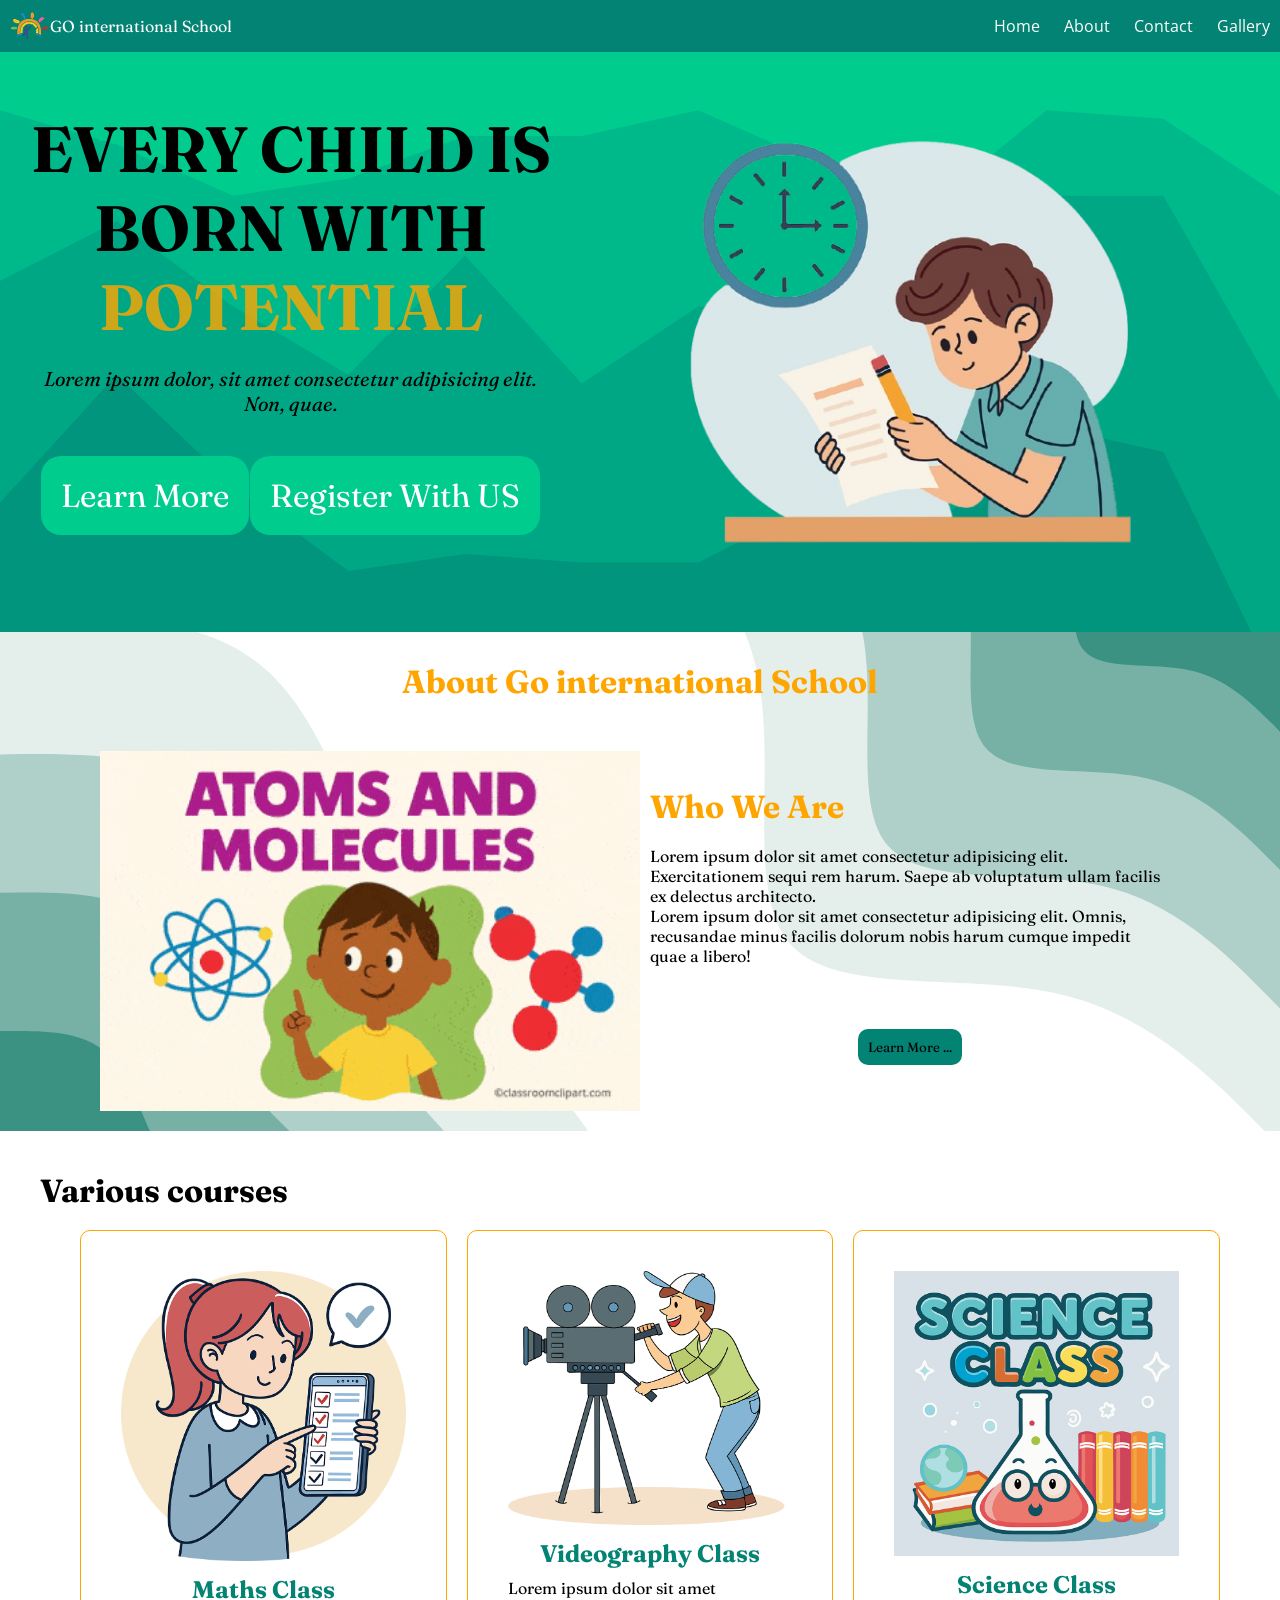
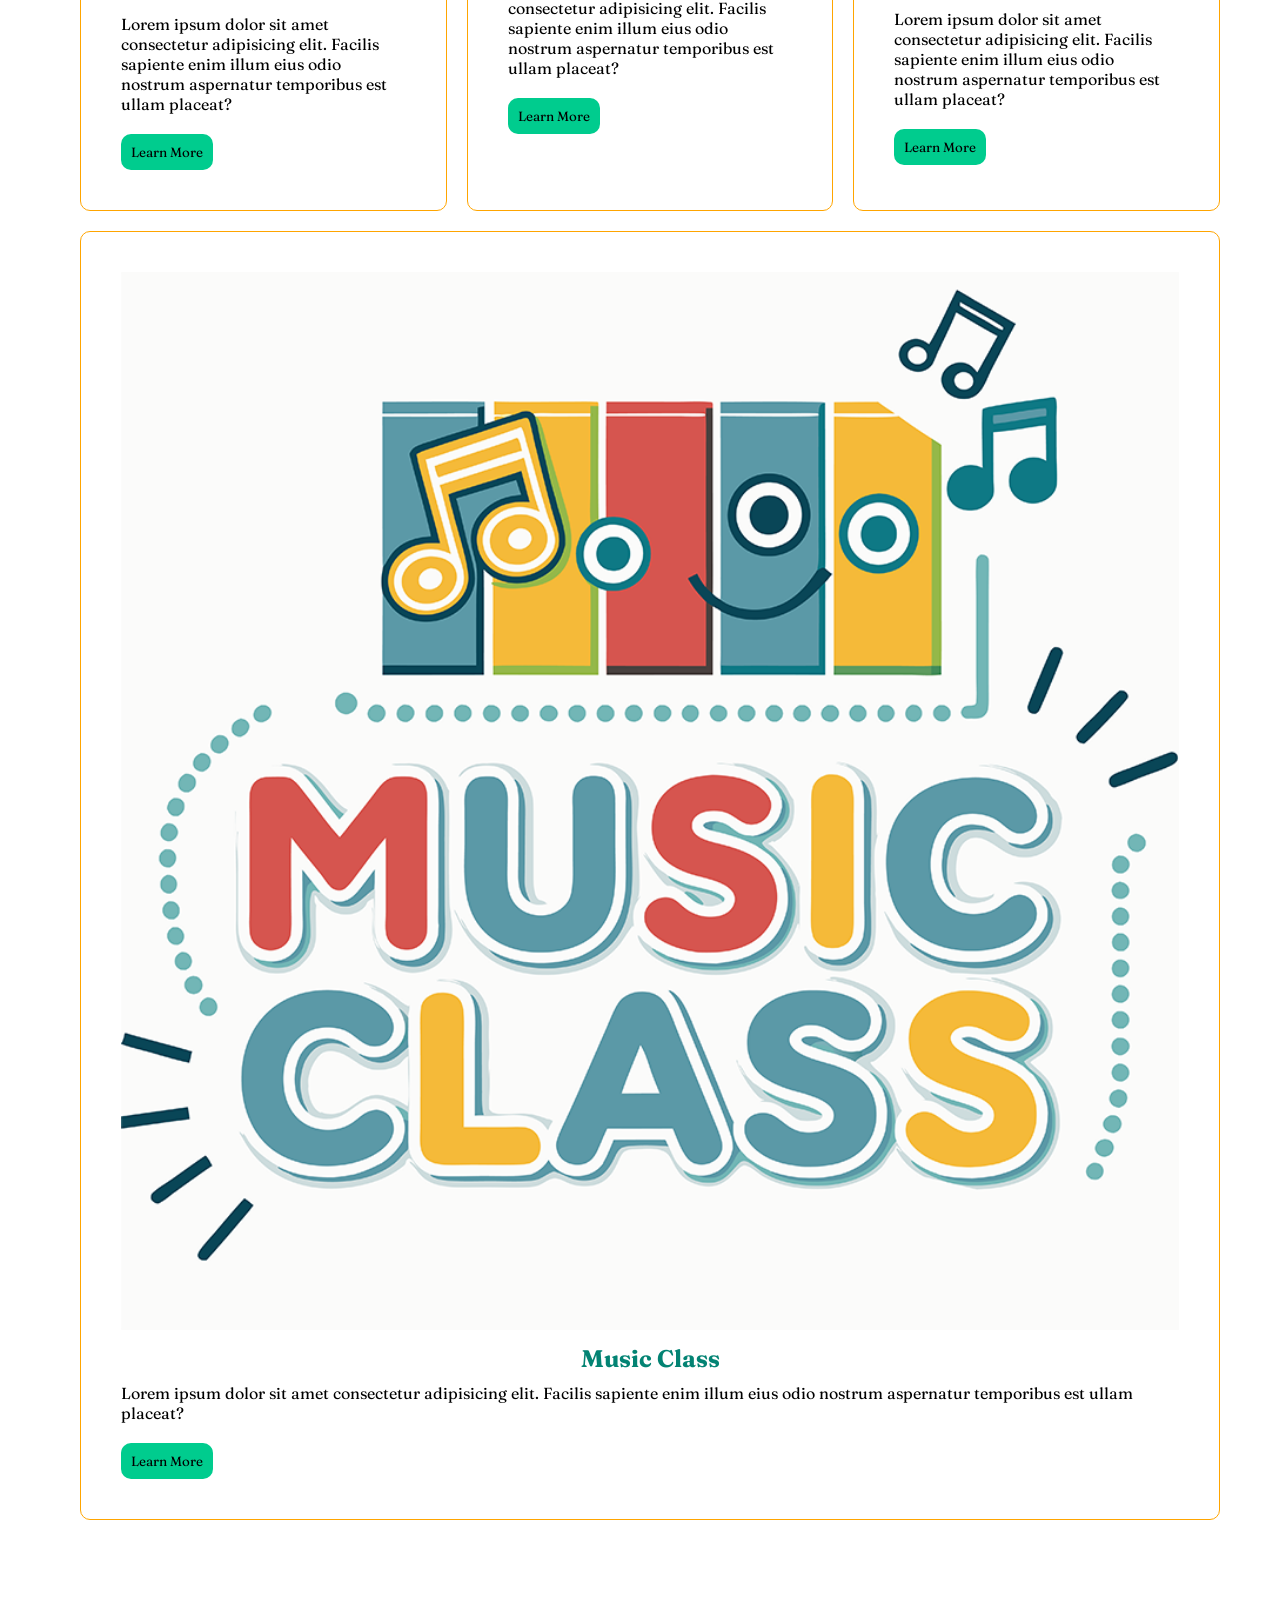
==== index.html @ 19c60c2e "Initial commit" ====
<!DOCTYPE html>
<html lang="en">
<head>
    <meta charset="UTF-8">
    <meta name="viewport" content="width=device-width, initial-scale=1.0">
    <title>Home Page</title>
    <link rel="stylesheet" href="style.css">
    <link rel="preconnect" href="https://fonts.googleapis.com">
    <link rel="preconnect" href="https://fonts.gstatic.com" crossorigin>
    <link href="https://fonts.googleapis.com/css2?family=Fraunces:ital,opsz,wght@0,9..144,100..900;1,9..144,100..900&family=Open+Sans:ital,wght@0,300..800;1,300..800&display=swap" rel="stylesheet">
  
</head>
<body>
    <nav>
        <div class="logo">
            <img src="images/logo.png" alt="">
            <span>GO international School</span>
        </div>
        <div class="nav">
            <a href="">Home</a>
            <a href="">About</a>
            <a href="">Contact</a>
            <a href="">Gallery</a>
        </div>
    </nav>
    <div class="banner">
        <div class="banner-text">
            <h1>EVERY CHILD IS BORN WITH <span>POTENTIAL</span></h1>
            <p>Lorem ipsum dolor, sit amet consectetur adipisicing elit. Non, quae.</p>
            <div class="banner-button">
                <a href="">Learn More</a>
                <a href="">Register With US</a>
            </div>
        </div>
        <div class="banner-image">
            <img src="images/PN_student-completing-exam-with-clock-and-pencil-removebg-preview.png" alt="">
        </div>
        
    </div>

    <!-- about us -->
     <div class="about-wrapper">
        <h1>About Go international School</h1>
        <div class="about">
            <div class="about-image">
                <img src="images/atoms-and-molecules-science.gif" alt="">
            </div>
            <div class="about-content">
                <div>
                    <h2>Who We Are</h2>
                    <p>Lorem ipsum dolor sit amet consectetur adipisicing elit. Exercitationem sequi rem harum. Saepe ab voluptatum ullam facilis ex delectus architecto.</p>
                    <p>
                        Lorem ipsum dolor sit amet consectetur adipisicing elit. Omnis, recusandae minus facilis dolorum nobis harum cumque impedit quae a libero!
                    </p>
                
                </div>
                <div class="about-learn">
                    <button>Learn More ...</button>
                </div>
                
            </div>
        </div>
     </div>
     <!-- programs -->

     <div class="programs-wrapper">
        <h1>Various courses</h1>
        <div class="programs">
            <div class="primary">
                <img src="images/girl-checking-checklist-tablet-cartoon-vector-illustration.png" alt="">
                <div>
                    <h2>Maths Class</h2>
                    <p>Lorem ipsum dolor sit amet consectetur adipisicing elit. Facilis sapiente enim illum eius odio nostrum aspernatur temporibus est ullam placeat?</p>
                    <button>Learn More</button>
                </div>
            </div>
            <div class="primary">
                <img src="images/cameraman-filming-movie-cartoon-vector-illustration.png" alt="">
                <div>
                    <h2>Videography Class</h2>
                    <p>Lorem ipsum dolor sit amet consectetur adipisicing elit. Facilis sapiente enim illum eius odio nostrum aspernatur temporibus est ullam placeat?</p>
                    <button>Learn More</button>
                </div>
            </div>
            <div class="primary">
                <img src="images/exciting-world-of-experiments-in-science-class.png" alt="">
                <div>
                    <h2>Science Class</h2>
                    <p>Lorem ipsum dolor sit amet consectetur adipisicing elit. Facilis sapiente enim illum eius odio nostrum aspernatur temporibus est ullam placeat?</p>
                    <button>Learn More</button>
                </div>
            </div>
            <div class="primary">
                <img src="images/PN_enjoy-music-class-with-colorful-instruments-and-notes.png" alt="">
                <div>
                    <h2>Music Class</h2>
                    <p>Lorem ipsum dolor sit amet consectetur adipisicing elit. Facilis sapiente enim illum eius odio nostrum aspernatur temporibus est ullam placeat?</p>
                    <button>Learn More</button>
                </div>
            </div>

        </div>
     </div>
   
    
</body>
</html>
---- style.css ----
*{
    margin: 0;
    padding: 0;
    box-sizing: border-box;
    font-family: "Fraunces", serif;
}
nav{
    background-color: #038373;
    display: flex;
    flex-wrap: wrap;
    justify-content: space-between;
    align-items: center;
    padding: 10px;
    font-family: 'Gill Sans', 'Gill Sans MT', Calibri, 'Trebuchet MS', sans-serif;
    font-size: 16px;
    
    
}
.logo{
   
    display: flex;
    justify-content:start;
    align-items: center;
}
.logo img{

    width: 40px;
}
.logo span{
    /* padding: 20px; */
    color: white;
    min-width: 50px;
    text-align: center;
}
.nav a{
    text-decoration: none;
    padding-left: 20px;
    color: white;
    font-family: "Open Sans", sans-serif;
}
.banner{
    background: url(images/stacked-peaks-haikei.svg);
    background-repeat: no-repeat;
    background-size: cover;
    overflow: hidden;
    display: flex;
    flex-wrap: wrap;
    justify-content: center;
    align-items: center;
    font-family: "Fraunces", serif;
    width: 100%;
    max-width: 100%;
    padding: 40px 20px ;
    
}
.banner-text{
    font-size: 2rem;
    text-align: center;
   flex: 1 1 400px;
   max-width: 600px;
   
   

}
.banner-text p{
    font-size: 20px;
    padding: 20px;
    font-style: italic;
    
}
.banner-text h1 span{
    color: rgba(255, 166, 0, 0.805);
    text-align: center;
  
}
.banner-image{
    flex: 1 1 45%;
    min-width: 300px;
    display: flex;
    justify-content: center;
    align-items: center;
}
.banner-image img{

    padding: 10px;
    width: 100%;
    max-width: 500px;
    height: auto;
    display: block;
}
.banner-button{
    padding: 20px;
    display: flex;
    flex-wrap: wrap;
    justify-content: space-around;
    align-items: center;
    position: relative;
    z-index: 1;
}
.banner-button a{
    margin-bottom: 20px;
    background-color: #00CC8E;
    text-decoration: none;
    color: white;
    padding: 20px;
    border-radius: 20px;
     font-family: "Fraunces", serif;
}


.about-wrapper{
    
    background-color: #eeefc1;
    background: url(images/blob-scene-haikei.svg);
    background-position: center;
    background-repeat: no-repeat;
    background-size: cover;
}
.about-wrapper h1{
    color: orange;
    text-align: center;
    padding: 30px;
    
}
.about{
    margin: 0 80px;
    display: flex;
    padding: 20px;
    flex-wrap: wrap;
}

.about-image{
   flex: 1 1 500px;
   
   
}
.about-image img{
    width: 100%;
    display: block;
}
.about-content{
    
    padding: 10px;
    flex: 1 1 500px;
    display: flex;
    flex-wrap: wrap;
    justify-content: center;
    align-items: center;
    font-family: "Open Sans", sans-serif;

}
.about-content h2{
    font-size: 2rem;
    padding-bottom: 20px;
    color: orange;
}
.about-learn {
    margin: 10px;
}
.about-learn button{
    border: none;
    background-color: #038373;
    padding: 10px;
    border-radius: 10px;
}
.programs-wrapper{
    padding: 40px;
}
.programs{
    display: flex;
    margin: 20px;
    flex-wrap: wrap;
}
.primary{
    flex: 1 1 300px;
    padding: 40px;
    border: 1px solid orange;
    border-radius: 10px;
    margin-left: 20px;
    margin-bottom: 20px;
}
.primary img{
    width: 100%;
}
.primary h2{
    padding: 10px;
    text-align: center;
    color: #038373;
}
.primary button{
    margin-top: 20px;
    background-color: #00CC8E;
    padding: 10px;
    border: none;
    border-radius: 10px;
}
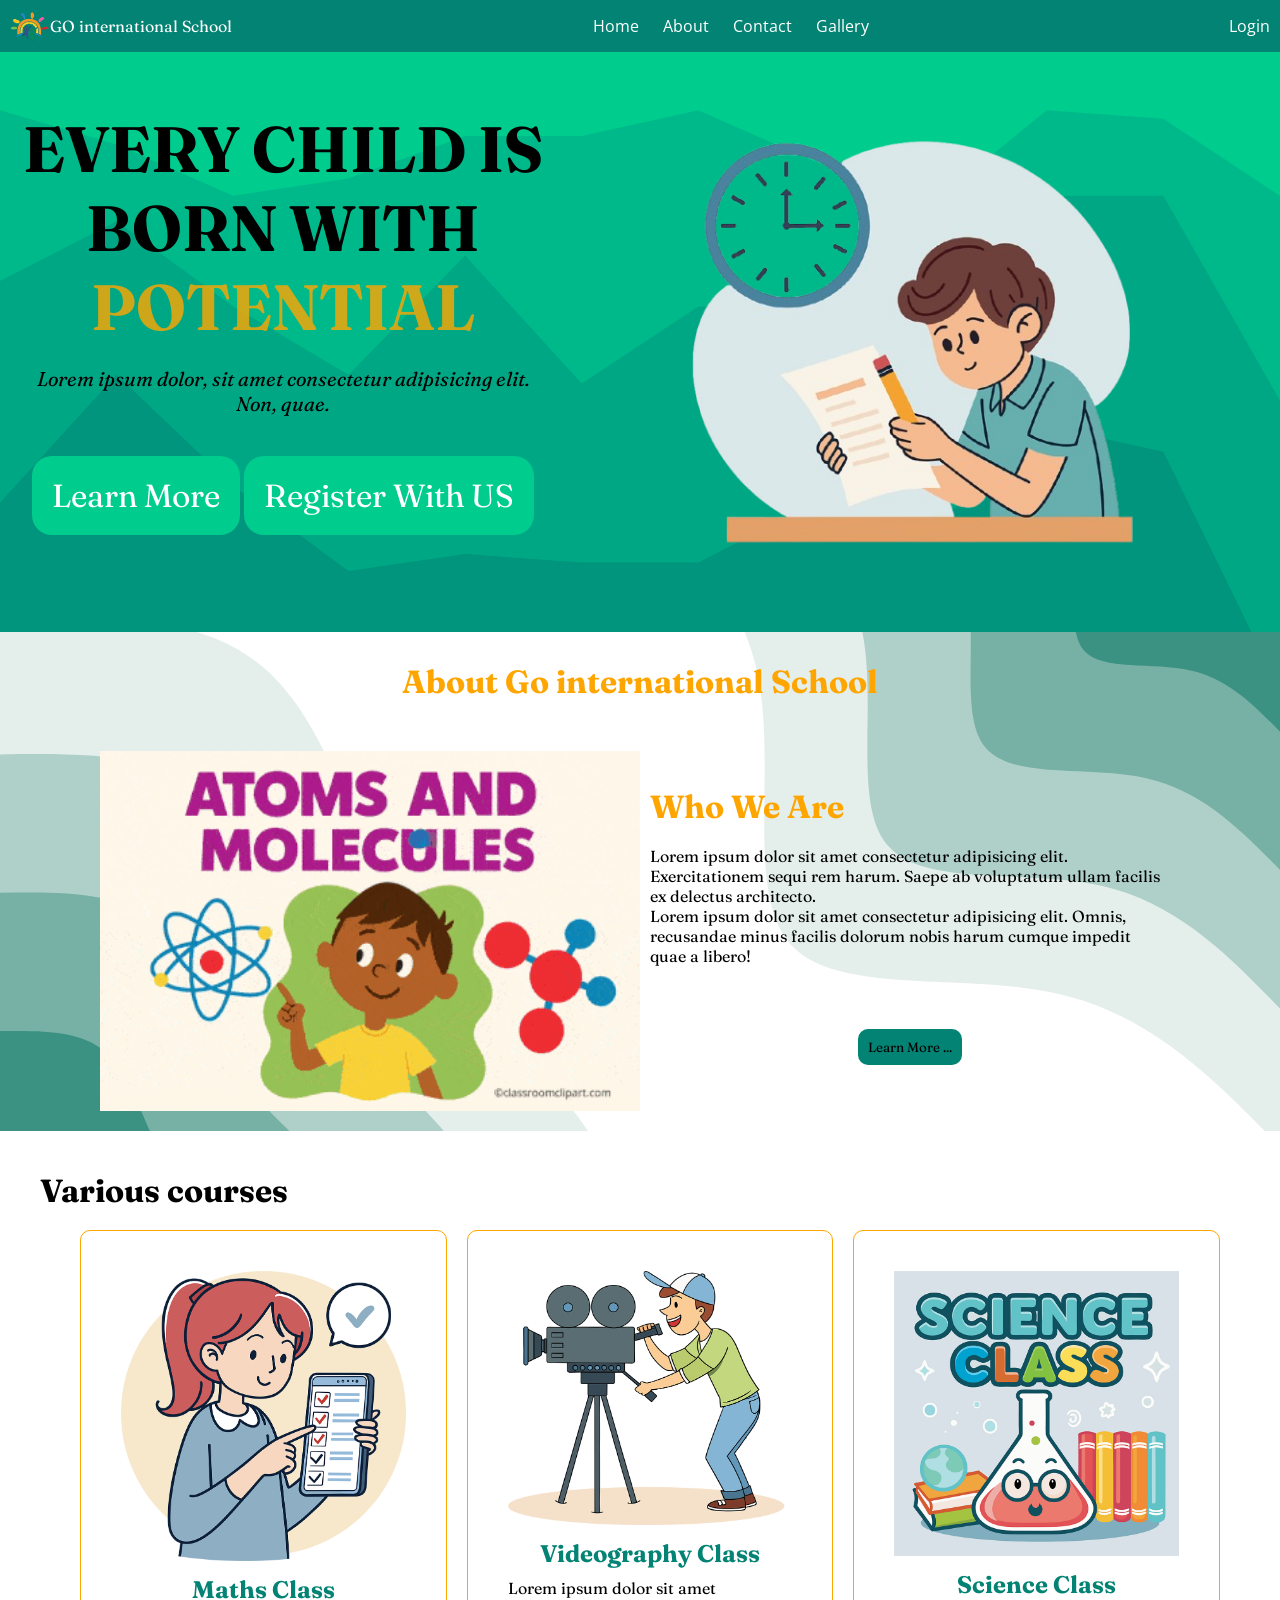
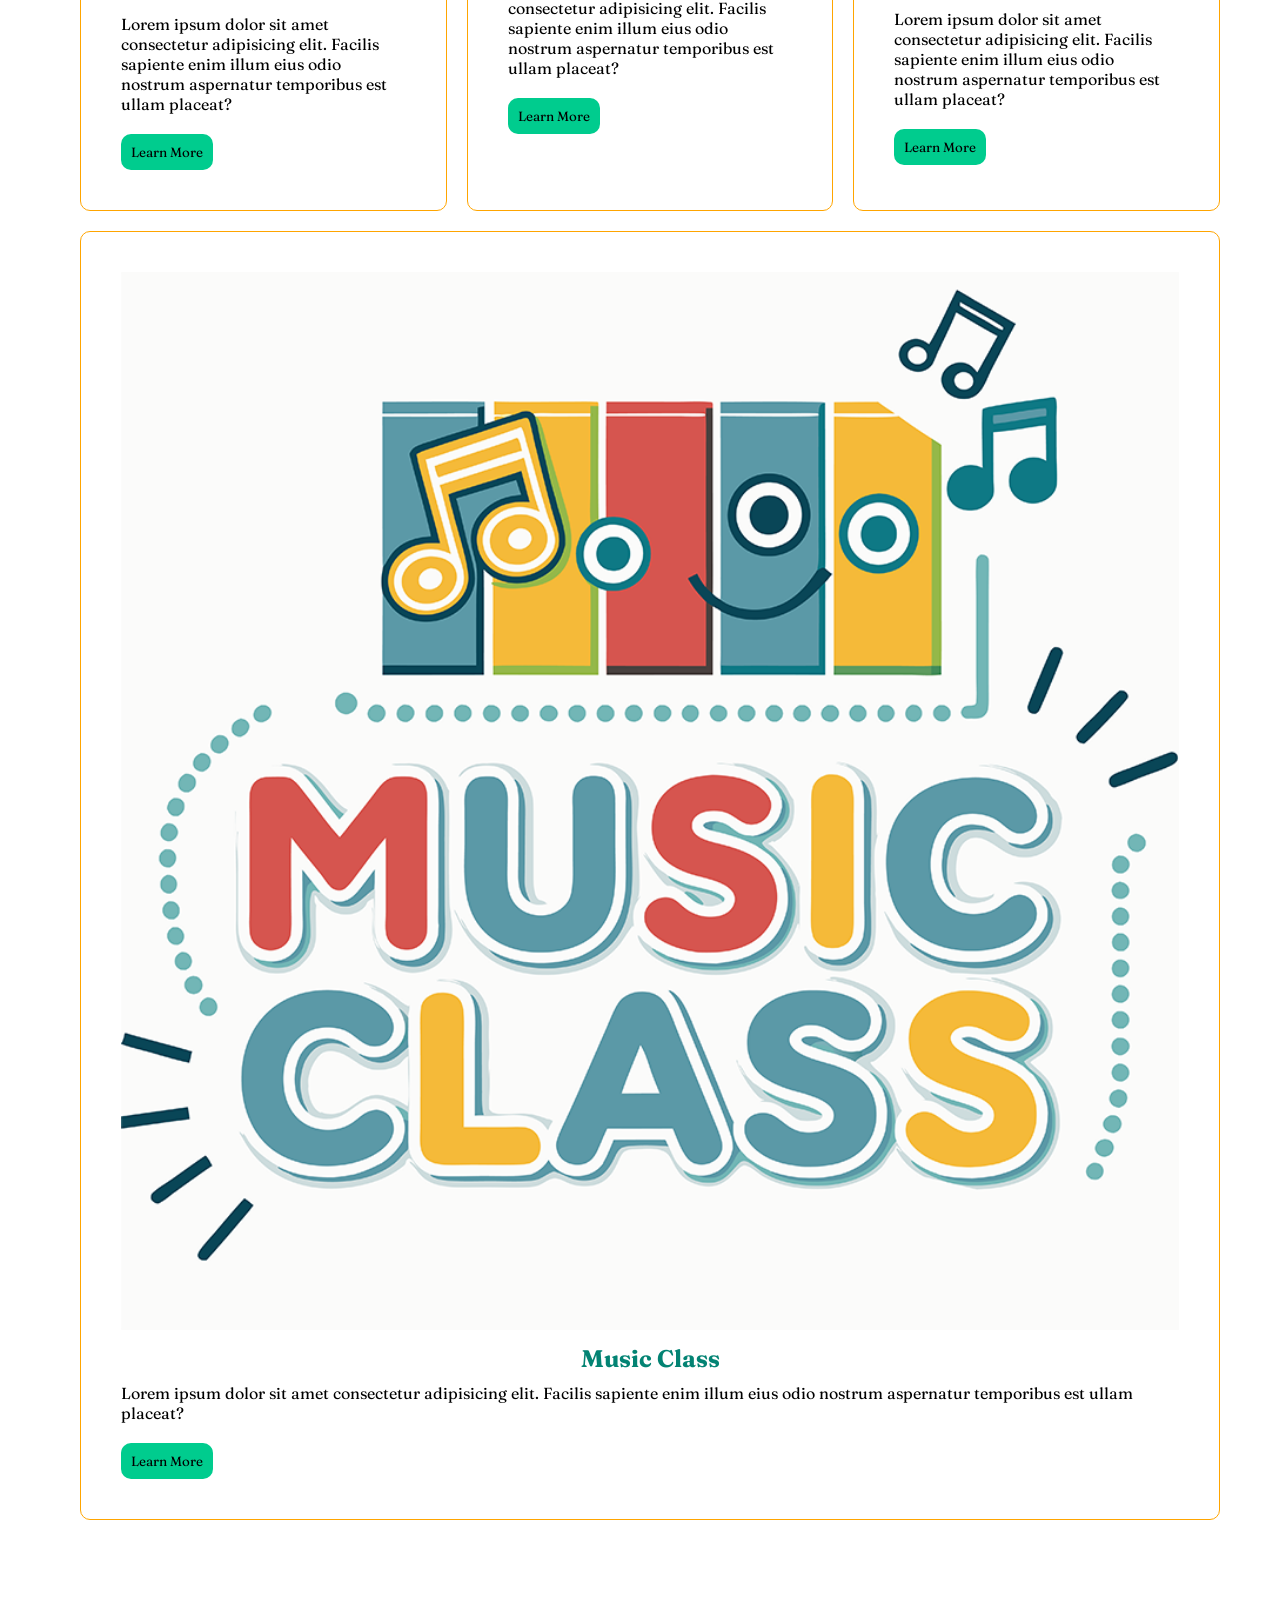
==== commit 26177076: "form page added" ====
--- a/index.html
+++ b/index.html
@@ -21,6 +21,10 @@
             <a href="">About</a>
             <a href="">Contact</a>
             <a href="">Gallery</a>
+
+        </div>
+        <div class="nav">
+            <a href="form.html">Login</a>
         </div>
     </nav>
     <div class="banner">
--- a/style.css
+++ b/style.css
@@ -50,7 +50,7 @@
     font-family: "Fraunces", serif;
     width: 100%;
     max-width: 100%;
-    padding: 40px 20px ;
+    padding: 40px 10px ;
     
 }
 .banner-text{
